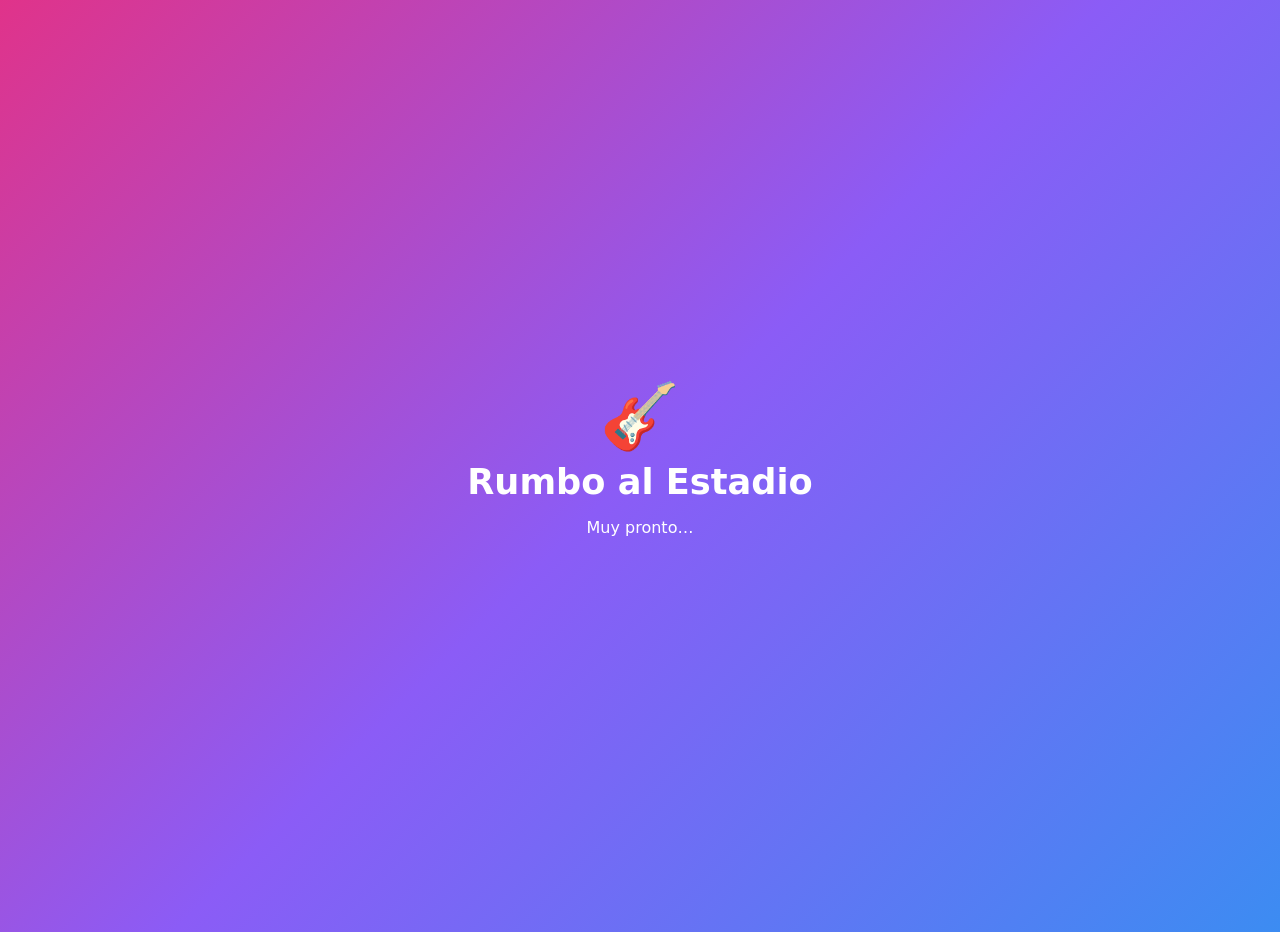
==== index.html @ 8f8b9d59 "Página temporal mientras termina el juego Co-Authored-By: Claude Opus 5.5 <noreply@anthropic.com>" ====
<!doctype html>
<html lang="es-MX"><head><meta charset="utf-8"><meta name="viewport" content="width=device-width, initial-scale=1">
<title>Rumbo al Estadio</title>
<style>body{margin:0;min-height:100vh;display:grid;place-items:center;font-family:system-ui,sans-serif;background:linear-gradient(135deg,#e0338a,#8b5cf6,#3c8cf2);color:#fff;text-align:center;padding:16px}h1{font-size:2.2rem;margin:.2em}</style>
</head><body><div><div style="font-size:4rem">🎸</div><h1>Rumbo al Estadio</h1><p>Muy pronto…</p></div></body></html>
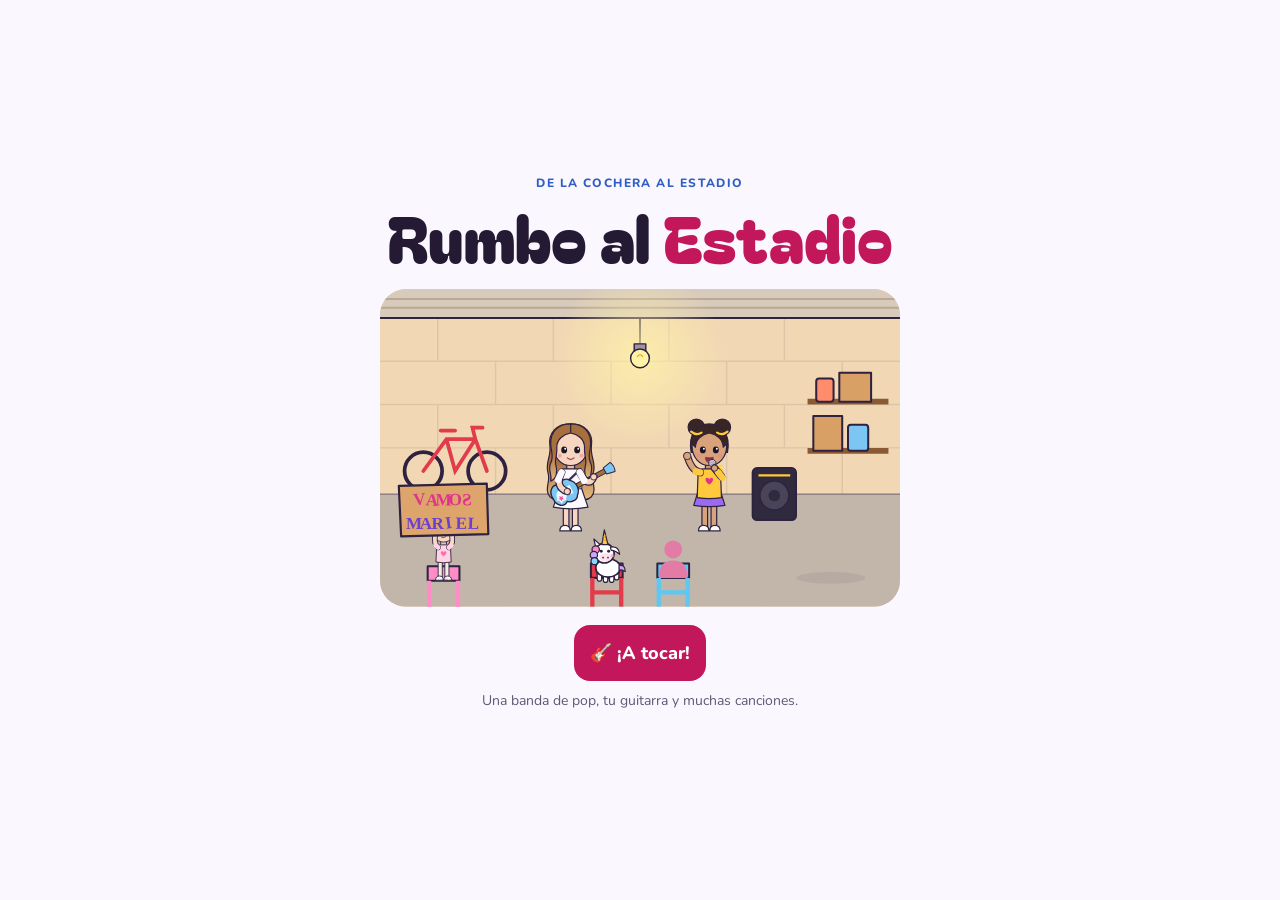
==== commit a2b4fc20: "Rumbo al Estadio 1.1: el juego completo Del Prólogo al Final, con 5 estilos de pop para componer, ex" ====
--- a/index.html
+++ b/index.html
@@ -1,5 +1,36 @@
 <!doctype html>
-<html lang="es-MX"><head><meta charset="utf-8"><meta name="viewport" content="width=device-width, initial-scale=1">
-<title>Rumbo al Estadio</title>
-<style>body{margin:0;min-height:100vh;display:grid;place-items:center;font-family:system-ui,sans-serif;background:linear-gradient(135deg,#e0338a,#8b5cf6,#3c8cf2);color:#fff;text-align:center;padding:16px}h1{font-size:2.2rem;margin:.2em}</style>
-</head><body><div><div style="font-size:4rem">🎸</div><h1>Rumbo al Estadio</h1><p>Muy pronto…</p></div></body></html>
+<html lang="es-MX">
+<head>
+  <meta charset="utf-8">
+  <meta name="viewport" content="width=device-width, initial-scale=1, viewport-fit=cover">
+  <meta name="theme-color" content="#fbf7ff" media="(prefers-color-scheme: light)">
+  <meta name="theme-color" content="#140f1c" media="(prefers-color-scheme: dark)">
+  <meta name="color-scheme" content="light dark">
+  <meta name="apple-mobile-web-app-capable" content="yes">
+  <meta name="mobile-web-app-capable" content="yes">
+  <meta name="apple-mobile-web-app-status-bar-style" content="default">
+  <meta name="apple-mobile-web-app-title" content="Rumbo">
+  <meta name="format-detection" content="telephone=no">
+  <title>Rumbo al Estadio</title>
+  <link rel="manifest" href="manifest.json">
+  <link rel="apple-touch-icon" href="icons/apple-touch-icon.png">
+  <link rel="icon" href="icons/icon.svg" type="image/svg+xml">
+  <link rel="preconnect" href="https://fonts.googleapis.com">
+  <link rel="preconnect" href="https://fonts.gstatic.com" crossorigin>
+  <link rel="stylesheet" href="https://fonts.googleapis.com/css2?family=Bagel+Fat+One&family=Nunito:wght@400;600;700;800&display=swap">
+  <link rel="stylesheet" href="css/styles.css">
+  <link rel="stylesheet" href="css/music.css">
+  <link rel="stylesheet" href="css/art.css">
+  <link rel="stylesheet" href="css/screens.css">
+  <link rel="stylesheet" href="css/show.css">
+  <link rel="stylesheet" href="css/export.css">
+  <link rel="stylesheet" href="css/album.css">
+</head>
+<body>
+  <div id="app"></div>
+  <div id="overlay"></div>
+  <canvas id="confetti" aria-hidden="true"></canvas>
+  <noscript>Rumbo al Estadio necesita JavaScript para jugar.</noscript>
+  <script type="module" src="js/main.js"></script>
+</body>
+</html>
--- a/css/styles.css
+++ b/css/styles.css
@@ -0,0 +1,445 @@
+/* Rumbo al Estadio: tokens and shared components (look & feel of wireframes.html).
+   music.css (.cmp-, .rg-) and art.css use these tokens and define none of their own.
+   Contrast: every text/background pair is 4.5:1 or more in light and dark. */
+
+/* ---------- Tokens ---------- */
+:root, [data-theme="light"] {
+  --bg: #fbf7ff; --paper: #ffffff; --ink: #241a33; --muted: #615776; --line: #e6ddf2;
+  --pop: #c2185b;      /* rosa pop: acento principal (5.8:1 con blanco) */
+  --sky: #2f5fc4;      /* azul: segundo acento */
+  --sun: #ffc23d;      /* amarillo de luces de escenario (solo fondos y bordes, nunca texto) */
+  --good: #17794a; --warn: #a3530f; --calm: #2d6a8e;
+  --on-accent: #ffffff; /* texto sobre --pop, --sky, --good y --warn */
+  --chip: #f3ecfb; --phone: #16121e;
+  --shadow: 0 6px 24px rgba(36, 26, 51, .12);
+  --display: "Bagel Fat One", "Arial Rounded MT Bold", "Trebuchet MS", system-ui, sans-serif;
+  --body: "Nunito", system-ui, -apple-system, "Segoe UI", sans-serif;
+  --radius: 16px;
+  --gutter: max(16px, env(safe-area-inset-left, 0px));
+  color-scheme: light;
+}
+@media (prefers-color-scheme: dark) {
+  :root:not([data-theme="light"]) {
+    --bg: #140f1c; --paper: #1f1830; --ink: #f3eefa; --muted: #b2a8c4; --line: #352b47;
+    --pop: #ff5fa8; --sky: #86a9ff; --sun: #ffcf5c; --good: #4fd18f; --warn: #f0a35a; --calm: #7fbde0;
+    --on-accent: #140f1c; --chip: #2a2140; --phone: #000;
+    --shadow: 0 6px 24px rgba(0, 0, 0, .45);
+    color-scheme: dark;
+  }
+}
+[data-theme="dark"] {
+  --bg: #140f1c; --paper: #1f1830; --ink: #f3eefa; --muted: #b2a8c4; --line: #352b47;
+  --pop: #ff5fa8; --sky: #86a9ff; --sun: #ffcf5c; --good: #4fd18f; --warn: #f0a35a; --calm: #7fbde0;
+  --on-accent: #140f1c; --chip: #2a2140; --phone: #000;
+  --shadow: 0 6px 24px rgba(0, 0, 0, .45);
+  color-scheme: dark;
+}
+[data-theme] { color: var(--ink); }
+
+/* ---------- Base ---------- */
+*, *::before, *::after { box-sizing: border-box; }
+html { -webkit-text-size-adjust: 100%; text-size-adjust: 100%; background: var(--bg); }
+body {
+  margin: 0; min-height: 100dvh; overflow-x: hidden;
+  background: var(--bg); color: var(--ink);
+  font-family: var(--body); font-size: 16px; line-height: 1.45;
+  -webkit-tap-highlight-color: transparent;
+}
+h1, h2, h3 { font-family: var(--display); font-weight: 400; letter-spacing: .3px; margin: 0; line-height: 1.08; text-wrap: balance; }
+h1 { font-size: clamp(30px, 8vw, 48px); }
+h2 { font-size: 26px; color: var(--pop); }
+h3 { font-size: 19px; }
+p { margin: 0; }
+a { color: var(--sky); }
+img, svg { max-width: 100%; }
+button { font: inherit; color: inherit; }
+:focus-visible { outline: 3px solid var(--sky); outline-offset: 2px; }
+[hidden] { display: none !important; }
+.sr-only { position: absolute; width: 1px; height: 1px; overflow: hidden; clip: rect(0 0 0 0); white-space: nowrap; }
+
+#app { min-height: 100dvh; }
+.page {
+  width: 100%; max-width: 1100px; margin: 0 auto; display: grid; gap: 14px; align-content: start; min-width: 0;
+  padding: max(14px, env(safe-area-inset-top, 0px)) max(16px, env(safe-area-inset-right, 0px))
+           max(28px, env(safe-area-inset-bottom, 0px)) max(16px, env(safe-area-inset-left, 0px));
+}
+.page-head { display: flex; align-items: center; gap: 10px; min-width: 0; }
+.page-head h2 { flex: 1; min-width: 0; }
+.stack { display: grid; gap: 10px; align-content: start; min-width: 0; }
+.row { display: flex; gap: 8px; align-items: center; flex-wrap: wrap; min-width: 0; }
+.between { justify-content: space-between; }
+.center { text-align: center; justify-items: center; }
+.muted { color: var(--muted); }
+.small { font-size: 14px; }
+.num { font-variant-numeric: tabular-nums; }
+.eyebrow { font-weight: 800; text-transform: uppercase; letter-spacing: .12em; font-size: 12px; color: var(--sky); }
+.display { font-family: var(--display); font-weight: 400; }
+
+/* Two columns from 900 px (Mac); one column on the phone */
+.cols { display: grid; gap: 14px; min-width: 0; }
+.cols > * { min-width: 0; }
+@media (min-width: 900px) {
+  .cols { grid-template-columns: minmax(0, 3fr) minmax(0, 2fr); align-items: start; }
+  .cols.even { grid-template-columns: minmax(0, 1fr) minmax(0, 1fr); }
+}
+
+.card, .box {
+  background: var(--paper); border: 1px solid var(--line); border-radius: var(--radius);
+  padding: 14px; display: grid; gap: 8px; align-content: start; min-width: 0;
+}
+.box { border-radius: 12px; padding: 10px; gap: 6px; }
+
+/* ---------- Buttons (48 px or more) ---------- */
+.btn {
+  display: inline-flex; align-items: center; justify-content: center; gap: 6px;
+  min-height: 48px; padding: 10px 16px; border: 0; border-radius: 14px; cursor: pointer;
+  background: var(--pop); color: var(--on-accent); font-weight: 800; font-size: 16px; text-align: center;
+  text-decoration: none; touch-action: manipulation; user-select: none; -webkit-user-select: none;
+}
+.btn.alt { background: var(--chip); color: var(--ink); }
+.btn.ghost { background: transparent; color: var(--ink); border: 2px solid var(--line); }
+.btn.sky { background: var(--sky); color: var(--on-accent); }
+.btn.good { background: var(--good); color: var(--on-accent); }
+.btn.block { display: flex; width: 100%; }
+.btn.big { min-height: 56px; font-size: 18px; border-radius: 16px; }
+.btn:disabled, .btn[aria-disabled="true"] { opacity: .45; cursor: default; }
+.icon-btn {
+  display: inline-grid; place-items: center; min-width: 48px; min-height: 48px; border-radius: 14px;
+  border: 0; background: var(--chip); color: var(--ink); font-size: 20px; cursor: pointer; flex: none;
+}
+
+/* Chips (opciones cortas, imanes de palabras) */
+.chips { display: flex; gap: 6px; flex-wrap: wrap; }
+.chip {
+  display: inline-flex; align-items: center; justify-content: center; gap: 4px; min-height: 48px; padding: 4px 14px;
+  border-radius: 999px; border: 2px solid transparent; background: var(--chip); color: var(--ink);
+  font-weight: 700; font-size: 15px; cursor: pointer;
+}
+.chip.on, .chip[aria-pressed="true"] { background: var(--pop); color: var(--on-accent); }
+.chip.ok { border-color: var(--good); }
+.chip.no { border-style: dashed; border-color: var(--muted); color: var(--muted); }
+
+.tag { display: inline-block; font-size: 12px; font-weight: 800; padding: 2px 8px; border-radius: 999px; background: var(--chip); color: var(--ink); }
+.tag.new { background: color-mix(in srgb, var(--pop) 12%, var(--paper)); color: var(--pop); }
+.tag.ok { background: color-mix(in srgb, var(--good) 12%, var(--paper)); color: var(--good); }
+.tag.re { background: color-mix(in srgb, var(--warn) 12%, var(--paper)); color: var(--warn); }
+
+/* Decision buttons: 48 px or taller, 2 per row at most */
+.choices { display: grid; grid-template-columns: repeat(2, minmax(0, 1fr)); gap: 8px; }
+.choices > .wide { grid-column: 1 / -1; }
+.ch {
+  min-height: 56px; display: flex; flex-direction: column; align-items: center; justify-content: center; gap: 2px;
+  border-radius: 14px; border: 1.5px solid var(--line); background: var(--paper); color: var(--ink);
+  font-weight: 800; font-size: 15px; text-align: center; padding: 6px 8px; cursor: pointer; min-width: 0;
+}
+.ch .ic { font-size: 22px; line-height: 1; }
+.ch small { font-weight: 600; color: var(--muted); font-size: 12.5px; }
+.ch.sel { border: 2px solid var(--pop); background: color-mix(in srgb, var(--pop) 8%, var(--paper)); }
+.ch.off, .ch:disabled { border-style: dashed; color: var(--muted); cursor: default; }
+
+.opts { display: grid; gap: 8px; }
+.opt {
+  min-height: 52px; display: flex; align-items: center; gap: 8px; width: 100%; text-align: left;
+  border: 1.5px solid var(--line); border-radius: 14px; padding: 8px 12px; background: var(--paper); color: var(--ink);
+  font-weight: 700; font-size: 16px; cursor: pointer;
+}
+.opt .ic { font-size: 22px; flex: none; }
+.opt.sel { border: 2px solid var(--pop); background: color-mix(in srgb, var(--pop) 8%, var(--paper)); }
+.opt.off, .opt:disabled { border-style: dashed; color: var(--muted); font-weight: 600; cursor: default; }
+/* The chosen option stays bright after deciding (the others fade). */
+.opt.sel:disabled, .cand.sel:disabled { border-style: solid; color: var(--ink); font-weight: 800; opacity: 1; }
+/* An option that costs money the band doesn't have yet: visible, greyed out, with its kind reason. */
+.opt-txt { display: grid; gap: 2px; }
+.opt.locked, .cand.locked { background: var(--bg); cursor: not-allowed; }
+.opt-why { color: var(--ink); font-weight: 600; opacity: .8; }
+
+/* Guided numbered steps (💡 Pista se retira poco a poco) */
+.steps { display: grid; gap: 6px; }
+.step {
+  display: flex; gap: 10px; align-items: center; border-radius: 12px; padding: 8px 10px;
+  background: var(--paper); border: 1px solid var(--line); min-height: 44px; min-width: 0;
+}
+.step .n {
+  width: 26px; height: 26px; border-radius: 50%; display: grid; place-items: center; flex: none;
+  font-weight: 800; font-size: 13px; background: var(--chip); color: var(--ink);
+}
+.step.done { border-color: var(--good); }
+.step.done .n { background: var(--good); color: var(--on-accent); }
+.step.now { border: 2px solid var(--pop); }
+.step.now .n { background: var(--pop); color: var(--on-accent); }
+
+/* Plan as a calendar: 3 tardes + sábado */
+.days { display: grid; grid-template-columns: repeat(4, minmax(0, 1fr)); gap: 6px; }
+.day {
+  border: 1.5px solid var(--line); border-radius: 12px; padding: 6px 2px; background: var(--paper);
+  display: grid; justify-items: center; gap: 2px; font-size: 13px; font-weight: 700; min-width: 0;
+}
+.day .n { width: 24px; height: 24px; border-radius: 50%; display: grid; place-items: center; font-size: 12px; font-weight: 800; background: var(--chip); }
+.day.done { border-color: var(--good); }
+.day.done .n { background: var(--good); color: var(--on-accent); }
+.day.now { border: 2px solid var(--pop); }
+.day.now .n { background: var(--pop); color: var(--on-accent); }
+
+/* 💡 Tip before deciding · ✅ / 💡 after */
+.tip {
+  background: color-mix(in srgb, var(--sun) 16%, var(--paper)); border: 1.5px solid var(--sun);
+  border-radius: 12px; padding: 9px 12px; color: var(--ink);
+}
+.hint-btn { justify-self: start; }
+.verdict { border-radius: 12px; padding: 9px 12px; display: grid; gap: 4px; color: var(--ink); border: 1.5px solid; }
+.verdict.good { background: color-mix(in srgb, var(--good) 11%, var(--paper)); border-color: var(--good); }
+.verdict.ok { background: color-mix(in srgb, var(--calm) 11%, var(--paper)); border-color: var(--calm); }
+.verdict.bad { background: color-mix(in srgb, var(--sun) 14%, var(--paper)); border-color: var(--warn); }
+.verdict .next { padding-top: 4px; border-top: 1px dashed color-mix(in srgb, var(--ink) 25%, transparent); }
+.remind { background: color-mix(in srgb, var(--sky) 10%, var(--paper)); border: 1.5px solid color-mix(in srgb, var(--sky) 45%, transparent); border-radius: 12px; padding: 9px 12px; }
+
+/* ✅ ⚠️ 🌤️ at the close of the week */
+.close3 { display: grid; gap: 6px; }
+.close3 > div { border-radius: 12px; padding: 8px 10px; color: var(--ink); }
+.close3 .g { background: color-mix(in srgb, var(--good) 13%, var(--paper)); }
+.close3 .w { background: color-mix(in srgb, var(--warn) 14%, var(--paper)); }
+.close3 .s { background: color-mix(in srgb, var(--calm) 14%, var(--paper)); }
+
+/* ---------- Metric bar: 4 meters (icon + face, meter, small number) and the 📒 libreta ---------- */
+.mbar {
+  display: grid; grid-template-columns: repeat(4, minmax(0, 1fr)) auto; gap: 6px; align-items: center;
+  padding: 10px 10px 8px; background: var(--paper); border: 1px solid var(--line); border-radius: 14px; min-width: 0;
+}
+.mbar.sticky { position: sticky; top: 0; z-index: 5; border-radius: 0 0 14px 14px; border-top: 0; }
+.metric { display: grid; justify-items: center; gap: 3px; position: relative; min-width: 0; font-variant-numeric: tabular-nums; }
+.metric .mi { font-size: 16px; white-space: nowrap; line-height: 1.1; }
+.metric .meter { width: 100%; height: 6px; border-radius: 4px; background: var(--line); overflow: hidden; }
+.metric .meter > span { display: block; height: 100%; border-radius: 4px; background: var(--pop); transition: width .5s ease-out; }
+.metric[data-k="caja"] .meter > span { background: var(--good); }
+.metric[data-k="talent"] .meter > span { background: var(--sky); }
+.metric[data-k="mood"] .meter > span { background: var(--sun); }
+.metric .val { font-size: 12.5px; font-weight: 800; color: var(--muted); white-space: nowrap; overflow: hidden; text-overflow: ellipsis; max-width: 100%; }
+.metric .delta {
+  position: absolute; top: -8px; right: -2px; font-size: 11px; font-weight: 800; line-height: 1;
+  padding: 3px 5px; border-radius: 999px; background: var(--good); color: var(--on-accent); white-space: nowrap;
+}
+.metric .delta.dn { background: var(--warn); }
+.mbar .lib { min-width: 48px; min-height: 48px; border-radius: 12px; border: 0; background: var(--chip); font-size: 19px; cursor: pointer; display: grid; place-items: center; }
+
+/* Goal of the chapter */
+.goal { display: grid; grid-template-columns: auto minmax(0, 1fr) auto; gap: 8px; align-items: center; font-weight: 800; font-variant-numeric: tabular-nums; }
+.goal .meter { height: 10px; border-radius: 6px; background: var(--line); overflow: hidden; }
+.goal .meter > span { display: block; height: 100%; background: var(--pop); border-radius: 6px; }
+.goal.done .meter > span { background: var(--good); }
+.goal-label { font-size: 14px; color: var(--muted); font-weight: 700; grid-column: 1 / -1; margin-bottom: -4px; }
+
+/* ---------- Story bubbles (one color per character) ---------- */
+.say { display: grid; grid-template-columns: 52px minmax(0, 1fr); gap: 8px; align-items: end; min-width: 0; --who: var(--sky); }
+.say.right { grid-template-columns: minmax(0, 1fr) 52px; }
+.say.right .say-face { order: 2; }
+.say-face {
+  width: 52px; height: 52px; border-radius: 50%; overflow: hidden; display: grid; place-items: center;
+  background: color-mix(in srgb, var(--who) 22%, var(--paper)); border: 2px solid var(--who); flex: none;
+}
+.say-face svg { width: 100%; height: 100%; display: block; }
+.say-face .ini { font-family: var(--display); font-size: 22px; color: var(--ink); line-height: 1; }
+.say-box {
+  background: var(--paper); border: 1.5px solid color-mix(in srgb, var(--who) 55%, var(--line));
+  border-radius: 16px 16px 16px 4px; padding: 8px 12px; min-width: 0; display: grid; gap: 2px;
+}
+.say.right .say-box { border-radius: 16px 16px 4px 16px; }
+.say-who { font-size: 13px; font-weight: 800; color: var(--muted); }
+.say-text { font-weight: 700; overflow-wrap: anywhere; }
+
+/* Papá's voice (one shared audio element) */
+.voice { display: flex; gap: 10px; align-items: center; min-width: 0; }
+.play {
+  width: 48px; height: 48px; border-radius: 50%; border: 0; background: var(--sky); color: var(--on-accent);
+  display: grid; place-items: center; flex: none; font-size: 16px; cursor: pointer;
+}
+.voice .track { flex: 1; height: 6px; border-radius: 4px; background: var(--line); overflow: hidden; min-width: 40px; }
+.voice .track > i { display: block; height: 100%; width: 0; background: var(--sky); }
+.papa {
+  display: flex; gap: 10px; align-items: center; min-width: 0;
+  background: color-mix(in srgb, var(--sky) 12%, var(--paper)); border: 1px solid color-mix(in srgb, var(--sky) 40%, transparent);
+  border-radius: 12px; padding: 8px 10px;
+}
+.papa .who { font-weight: 800; }
+.papa .voice { flex: none; }
+.papa .voice .track { display: none; }
+
+/* ---------- Modal, toast, confetti ---------- */
+#overlay:empty { display: none; }
+#overlay {
+  position: fixed; inset: 0; z-index: 50; display: grid; overflow-y: auto; overscroll-behavior: contain;
+  padding: max(16px, env(safe-area-inset-top, 0px)) max(16px, env(safe-area-inset-right, 0px))
+           max(16px, env(safe-area-inset-bottom, 0px)) max(16px, env(safe-area-inset-left, 0px));
+  background: color-mix(in srgb, #140f1c 55%, transparent);
+}
+.modal {
+  width: 100%; max-width: 440px; margin: auto; background: var(--paper); color: var(--ink); border: 2px solid var(--pop);
+  border-radius: 20px; padding: 18px; box-shadow: var(--shadow); display: grid; gap: 12px; min-width: 0;
+}
+.modal.wide { max-width: 720px; }
+.msg { display: grid; gap: 10px; text-align: center; justify-items: stretch; min-width: 0; }
+.msg > * { min-width: 0; }
+.msg .from { font-size: 13px; font-weight: 800; text-transform: uppercase; letter-spacing: .1em; color: var(--sky); }
+.msg .quote { font-family: var(--display); font-size: 24px; line-height: 1.15; color: var(--ink); }
+.msg .meaning { color: var(--ink); }
+.msg .why { text-align: left; background: var(--chip); border-radius: 12px; padding: 8px 12px; }
+.msg .why.good { background: color-mix(in srgb, var(--good) 12%, var(--paper)); }
+.msg .tip, .msg .say, .msg .voice, .msg .verdict { text-align: left; }
+.msg .big-ic { font-size: 46px; line-height: 1; }
+.msg h3 { font-size: 24px; }
+.reward-list { display: grid; gap: 8px; text-align: left; }
+.reward { display: flex; gap: 10px; align-items: center; padding: 8px 10px; border-radius: 12px; background: var(--chip); }
+.reward .ric { font-size: 28px; flex: none; }
+.reward small { display: block; color: var(--muted); }
+
+.toast {
+  position: fixed; left: 50%; bottom: max(20px, env(safe-area-inset-bottom, 0px)); transform: translateX(-50%); z-index: 70;
+  width: max-content; max-width: calc(100vw - 32px); background: var(--ink); color: var(--bg);
+  padding: 10px 16px; border-radius: 14px; font-weight: 700; box-shadow: var(--shadow); text-align: center;
+}
+#confetti { position: fixed; inset: 0; width: 100%; height: 100%; pointer-events: none; z-index: 60; }
+
+/* ---------- Lesson book: collectible cards with 3 stars ---------- */
+.book-ch { display: grid; gap: 8px; }
+.book-ch h3 { font-size: 18px; }
+.book-grid { display: grid; grid-template-columns: repeat(auto-fill, minmax(min(100%, 150px), 1fr)); gap: 8px; }
+.lcard {
+  border-radius: 14px; padding: 10px; border: 1.5px solid var(--line); background: var(--paper); color: var(--ink);
+  display: grid; gap: 4px; align-content: start; text-align: left; cursor: pointer; min-height: 112px; min-width: 0;
+}
+.lcard .ic { font-size: 22px; line-height: 1; }
+.lcard b { font-size: 15px; line-height: 1.25; overflow-wrap: anywhere; }
+.lcard .who { font-size: 13px; font-weight: 800; color: var(--muted); }
+.lcard.l3 { border: 2px solid var(--sun); background: color-mix(in srgb, var(--sun) 12%, var(--paper)); }
+.lcard.lock { border: 1.5px dashed var(--muted); place-items: center; text-align: center; cursor: default; font-size: 22px; font-weight: 800; color: var(--muted); }
+.lcard.lock small { font-size: 12.5px; font-weight: 700; }
+.lcard .tag { justify-self: start; }
+.stars { letter-spacing: 1px; font-size: 15px; white-space: nowrap; }
+.stars .on { color: var(--warn); }
+.stars .off { color: var(--muted); }
+
+/* Karaoke "Completa la frase" */
+.karaoke { display: grid; gap: 10px; min-width: 0; }
+.karaoke .line { font-family: var(--display); font-size: 22px; text-align: center; line-height: 1.2; }
+.karaoke .blank { display: inline-block; min-width: 3.5em; border-bottom: 3px solid var(--pop); color: var(--pop); }
+.karaoke .chips { justify-content: center; }
+
+/* ---------- Map of the road to fame ---------- */
+.map { display: grid; gap: 6px; }
+.map .pt {
+  display: flex; gap: 10px; align-items: center; padding: 8px 12px; border-radius: 12px; min-height: 48px;
+  background: var(--paper); border: 1px solid var(--line); font-weight: 700;
+}
+.map .pt.done { border-color: var(--good); }
+.map .pt.cur { border: 2px solid var(--pop); display: grid; gap: 6px; }
+.map .pt.q { border: 1.5px dashed var(--muted); }
+.qs { display: flex; gap: 8px; justify-content: center; flex-wrap: wrap; }
+.qs i {
+  font-style: normal; width: 40px; height: 40px; border-radius: 50%; border: 1.5px dashed var(--muted);
+  display: grid; place-items: center; font-weight: 800; color: var(--ink);
+}
+
+/* ---------- 3 alcancías: Caja, Ahorro para la meta, Pagar a Papá ---------- */
+.pigs { display: grid; grid-template-columns: repeat(3, minmax(0, 1fr)); gap: 8px; text-align: center; }
+.pig {
+  border: 1.5px solid var(--line); border-radius: 14px; padding: 8px 4px; background: var(--paper);
+  display: grid; gap: 3px; justify-items: center; font-variant-numeric: tabular-nums; min-width: 0;
+}
+.pig.sel { border: 2px solid var(--pop); }
+.pig .ic { font-size: 24px; line-height: 1; }
+.pig b { font-size: 16px; }
+.pig small { color: var(--muted); font-size: 12.5px; line-height: 1.25; }
+.pig .pm { display: flex; gap: 4px; }
+.pig .pm button { min-width: 48px; min-height: 48px; border-radius: 12px; border: 0; background: var(--chip); color: var(--ink); font-weight: 800; font-size: 20px; cursor: pointer; }
+.jar { width: 34px; height: 40px; border: 2px solid var(--muted); border-top-width: 5px; border-radius: 6px 6px 10px 10px; position: relative; overflow: hidden; }
+.jar > span { position: absolute; inset: auto 0 0 0; background: var(--sun); transition: height .4s; }
+
+/* ---------- 📒 La libreta de Papá ---------- */
+.notebook { display: grid; gap: 4px; font-variant-numeric: tabular-nums; }
+.notebook .ln { display: flex; justify-content: space-between; gap: 10px; padding: 4px 0; border-bottom: 1px dashed var(--line); }
+.notebook .ln:last-child { border-bottom: 0; }
+.nb-table { border-collapse: collapse; width: 100%; font-size: 14px; }
+.nb-table th, .nb-table td { padding: 5px 4px; text-align: center; border-bottom: 1px solid var(--line); }
+.nb-table th:first-child, .nb-table td:first-child { text-align: left; }
+.nb-table td { font-weight: 800; }
+.nb-table tr.unk td { color: var(--muted); }
+
+/* ---------- Players: "¿Quién juega hoy?" ---------- */
+.players-page { max-width: 640px; }
+.profiles { display: grid; grid-template-columns: repeat(auto-fill, minmax(min(100%, 150px), 1fr)); gap: 10px; }
+.prof { border: 1.5px solid var(--line); border-radius: 16px; background: var(--paper); display: grid; min-width: 0; overflow: hidden; }
+.prof-main {
+  border: 0; background: transparent; color: var(--ink); cursor: pointer; padding: 12px 8px 8px;
+  display: grid; justify-items: center; gap: 4px; text-align: center; min-height: 150px; align-content: center;
+}
+.prof-main b { font-size: 17px; }
+.prof-main small { color: var(--muted); font-weight: 700; font-size: 13px; line-height: 1.3; }
+.prof-tools { display: grid; grid-template-columns: 1fr 1fr; border-top: 1px solid var(--line); }
+.prof-tools button { min-height: 48px; border: 0; background: transparent; color: var(--ink); font-weight: 700; cursor: pointer; font-size: 14px; }
+.prof-tools button + button { border-left: 1px solid var(--line); }
+.prof.new .prof-main { min-height: 194px; }
+.prof .plus { font-size: 34px; line-height: 1; color: var(--pop); }
+.face {
+  width: 72px; height: 72px; border-radius: 50%; display: grid; place-items: center; overflow: hidden; flex: none;
+  background: var(--chip); border: 3px solid var(--paper); box-shadow: 0 0 0 2px var(--line);
+}
+.face.big { width: 120px; height: 120px; }
+.face svg { width: 100%; height: 100%; display: block; }
+.face .ini { font-family: var(--display); font-size: 32px; color: #fff; }
+.face.big .ini { font-size: 52px; }
+.editor-prev { justify-self: center; }
+
+/* Swatches (look, band color) */
+.sws { display: flex; gap: 8px; flex-wrap: wrap; }
+.sw {
+  width: 48px; height: 48px; border-radius: 50%; border: 3px solid var(--paper); box-shadow: 0 0 0 1.5px var(--line);
+  cursor: pointer; flex: none; padding: 0;
+}
+.sw.on, .sw[aria-pressed="true"] { box-shadow: 0 0 0 3px var(--pop); }
+
+/* ---------- Native controls: readable in light and dark ---------- */
+input, select, textarea { font: inherit; color: var(--ink); accent-color: var(--pop); }
+.text-input, input[type="text"], input[type="number"], input[type="search"], select, textarea {
+  width: 100%; min-height: 48px; padding: 8px 12px; border-radius: 12px; border: 2px solid var(--line);
+  background: var(--paper); color: var(--ink); font-size: 17px; font-weight: 700;
+}
+.text-input:focus, input[type="text"]:focus, select:focus, textarea:focus { outline: none; border-color: var(--pop); }
+::placeholder { color: var(--muted); opacity: 1; font-weight: 600; }
+input[type="checkbox"], input[type="radio"] { width: 24px; height: 24px; margin: 0; flex: none; accent-color: var(--pop); }
+.toggle { display: flex; align-items: center; gap: 10px; min-height: 48px; cursor: pointer; font-weight: 700; }
+input[type="range"] { width: 100%; height: 48px; touch-action: pan-y; margin: 0; background: transparent; cursor: pointer; -webkit-appearance: none; appearance: none; }
+/* The filled part follows --fill (set it from JS: el.style.setProperty('--fill', '30%')). */
+input[type="range"]::-webkit-slider-runnable-track { height: 8px; border-radius: 6px; background: linear-gradient(var(--pop) 0 0) 0 / var(--fill, 0%) 100% no-repeat, var(--line); }
+input[type="range"]::-moz-range-track { height: 8px; border-radius: 6px; background: var(--line); }
+input[type="range"]::-moz-range-progress { height: 8px; border-radius: 6px; background: var(--pop); }
+input[type="range"]::-webkit-slider-thumb {
+  -webkit-appearance: none; appearance: none; width: 36px; height: 36px; margin-top: -14px; border-radius: 50%;
+  background: var(--paper); border: 4px solid var(--pop); box-shadow: 0 1px 4px rgba(0, 0, 0, .25);
+}
+input[type="range"]::-moz-range-thumb { width: 30px; height: 30px; border-radius: 50%; background: var(--paper); border: 4px solid var(--pop); }
+label.field { display: grid; gap: 4px; font-weight: 700; }
+
+/* ---------- Motion (everything respects "reducir movimiento") ---------- */
+@keyframes bounce { 0%, 100% { transform: scale(1); } 40% { transform: scale(1.35); } 70% { transform: scale(.92); } }
+@keyframes pop-in { from { transform: translateY(12px) scale(.96); opacity: 0; } to { transform: none; opacity: 1; } }
+@keyframes fade-in { from { opacity: 0; } to { opacity: 1; } }
+@media (prefers-reduced-motion: no-preference) {
+  .btn, .ch, .opt, .chip, .lcard { transition: transform .12s ease-out; }
+  .btn:active, .ch:active, .opt:active, .chip:active, .lcard:active { transform: scale(.97); }
+  .metric.bump .mi, .metric .delta { animation: bounce .9s ease-out 2; }
+  .modal { animation: pop-in .22s ease-out; }
+  .toast { animation: fade-in .2s ease-out; }
+}
+@media (prefers-reduced-motion: reduce) {
+  *, *::before, *::after { animation-duration: .01ms !important; animation-iteration-count: 1 !important; transition-duration: .01ms !important; scroll-behavior: auto !important; }
+}
+/* Close: the three headings ✅ / ⚠️ / 🌤️ (Papá's rule 17) */
+.close3 > .sh-tone { font-size: 0.95rem; margin-top: 4px; color: var(--ink); }
+/* Long modals (map, notebook, look editor, lessons) scroll inside the card: the backdrop stays put and the
+   card never runs off the screen of an iPhone SE. */
+.modal {
+  max-height: calc(100dvh - max(16px, env(safe-area-inset-top, 0px)) - max(16px, env(safe-area-inset-bottom, 0px)));
+  overflow-y: auto; overscroll-behavior: contain; -webkit-overflow-scrolling: touch;
+}
+/* The +/− badge of a metric sits above its icon (centered), not on top of it: on a 320 px iPhone SE a
+   "+$4,600" used to cover the 💰 and its face. `translate` (not transform) so the bounce animation still works. */
+.metric .delta { top: -13px; right: auto; left: 50%; translate: -50% 0; font-size: 10.5px; padding: 2px 5px; z-index: 1; }
--- a/css/music.css
+++ b/css/music.css
@@ -0,0 +1,169 @@
+/* Music minigames: compose (.cmp-) and rhythm (.rg-). Uses the game's tokens; defines none. */
+
+/* ---------- compose ---------- */
+.cmp { display: grid; gap: 12px; color: var(--ink); font-family: var(--body); max-width: 560px; margin: 0 auto; min-width: 0; }
+.cmp-top { display: flex; align-items: center; justify-content: space-between; gap: 8px; }
+.cmp-title { font-family: var(--display); font-weight: 400; font-size: 24px; margin: 0; line-height: 1.1; }
+.cmp-step { background: var(--paper); border: 1px solid var(--line); border-radius: 16px; padding: 12px; display: grid; gap: 10px; min-width: 0; }
+.cmp-h { display: flex; align-items: center; gap: 8px; margin: 0; font-family: var(--body); font-weight: 800; font-size: 16px; }
+.cmp-n { width: 24px; height: 24px; border-radius: 50%; display: grid; place-items: center; background: var(--pop); color: var(--on-accent); font-size: 13px; flex: none; }
+.cmp-hint { margin: 0; color: var(--muted); font-size: 14px; }
+.cmp-row { display: flex; gap: 8px; flex-wrap: wrap; align-items: center; }
+.cmp-between { justify-content: space-between; }
+.cmp-chips { display: grid; grid-template-columns: repeat(3, 1fr); gap: 8px; }
+.cmp-ideas { grid-template-columns: 1fr; }
+.cmp-chip, .cmp-btn, .cmp-magnet {
+  font: inherit; font-weight: 800; color: var(--ink); background: var(--chip); border: 2px solid transparent;
+  border-radius: 14px; min-height: 48px; padding: 8px 12px; cursor: pointer; -webkit-tap-highlight-color: transparent;
+  touch-action: manipulation; min-width: 0;
+}
+.cmp-chip { font-size: 15px; padding: 8px 6px; display: flex; flex-direction: column; align-items: center; justify-content: center; gap: 2px; }
+.cmp-chip > span[aria-hidden] { font-size: 20px; line-height: 1; }
+.cmp-small { font-size: 14px; font-weight: 700; text-align: left; align-items: flex-start; }
+.cmp-chip.cmp-on { background: var(--pop); color: var(--on-accent); }
+.cmp-chip small { font-size: 12px; font-weight: 800; line-height: 1.15; }
+.cmp-new { color: var(--pop); }
+.cmp-chip.cmp-on .cmp-new { color: var(--on-accent); }
+/* Teaser chip (style that opens later): same size, dashed and quieter, still tappable to hear it. */
+.cmp-chip.cmp-locked { background: transparent; border: 2px dashed var(--line); color: var(--muted); }
+.cmp-chip.cmp-locked > span[aria-hidden] { filter: grayscale(0.6); opacity: 0.75; }
+.cmp-lock { color: var(--muted); font-weight: 700 !important; }
+.cmp-col { display: grid; gap: 12px; min-width: 0; align-content: start; }
+.cmp-chip:focus-visible, .cmp-btn:focus-visible, .cmp-magnet:focus-visible, .cmp-cell:focus-visible, .cmp-input:focus-visible {
+  outline: 3px solid var(--sky); outline-offset: 2px;
+}
+
+/* riff grid: 4 rows x 4 (one row = one bar), so each cell is ≥ 48 px wide even on a 375 px iPhone.
+   Five faint rails show the five notes; the dot climbs a rail per tap and carries its number. Each note has
+   its own color inside its rhythm-lane family (laneOf: notes 1-2 pink, 3 blue, 4-5 yellow). */
+.cmp-grid { display: grid; grid-template-columns: repeat(4, minmax(48px, 1fr)); background: var(--chip); border-radius: 12px; padding: 3px; max-width: 420px; width: 100%; justify-self: center; }
+.cmp-cell {
+  appearance: none; border: 0; background: transparent; padding: 3px; min-height: 64px; cursor: pointer;
+  position: relative; display: block; -webkit-tap-highlight-color: transparent; touch-action: manipulation; min-width: 0;
+  --dot: 18px; --c: var(--pop);
+}
+.cmp-cell::before { content: ""; position: absolute; inset: 3px; border-radius: 8px; background-color: var(--paper); border: 1px solid var(--line);
+  /* 5 rails, 9 px apart, through the centers of the 5 dot heights (dot center = 14 px + 9 px × note above this box's bottom) */
+  background-image: repeating-linear-gradient(to top, color-mix(in srgb, var(--muted) 30%, transparent) 0 1px, transparent 1px 9px);
+  background-size: 100% 45px; background-repeat: no-repeat; background-position: left 0 bottom 12px; }
+.cmp-dot { position: absolute; left: 50%; width: var(--dot); height: var(--dot); border-radius: 50%; transform: translateX(-50%);
+  bottom: calc(8px + var(--lvl, 0) * 9px); opacity: 0; transition: bottom 0.12s; background: var(--c);
+  color: #fff; font-size: 11px; font-weight: 800; line-height: var(--dot); text-align: center; font-family: var(--body);
+  box-shadow: 0 1px 0 color-mix(in srgb, var(--c) 60%, #000); }
+@media (prefers-reduced-motion: reduce) { .cmp-dot { transition: none; } }
+.cmp-cell[data-lane] .cmp-dot { opacity: 1; }
+.cmp-cell[data-lane=""] .cmp-dot { opacity: 0; }
+.cmp-cell[data-lane="0"]::before { background-color: color-mix(in srgb, var(--pop) 18%, var(--paper)); }
+.cmp-cell[data-lane="1"]::before { background-color: color-mix(in srgb, var(--sky) 18%, var(--paper)); }
+.cmp-cell[data-lane="2"]::before { background-color: color-mix(in srgb, var(--sun) 24%, var(--paper)); }
+.cmp-cell[data-v="0"] { --c: color-mix(in srgb, var(--pop) 70%, #000); }
+.cmp-cell[data-v="1"] { --c: var(--pop); }
+.cmp-cell[data-v="2"] { --c: color-mix(in srgb, var(--sky) 80%, #000); }
+.cmp-cell[data-v="3"] { --c: color-mix(in srgb, var(--sun) 75%, #000); }
+.cmp-cell[data-v="4"] { --c: color-mix(in srgb, var(--sun) 80%, var(--pop)); }
+.cmp-cell.cmp-now::before { border: 2px solid var(--ink); }
+
+.cmp-magnets { display: flex; flex-wrap: wrap; gap: 8px; min-width: 0; }
+.cmp-chosen { min-height: 52px; padding: 6px; border: 2px dashed var(--line); border-radius: 14px; align-items: center; }
+.cmp-slot { min-width: 48px; min-height: 44px; border-radius: 14px; border: 2px dashed var(--line); display: grid; place-items: center;
+  color: var(--muted); font-size: 16px; }
+.cmp-slot.cmp-star { color: var(--sun); border-color: color-mix(in srgb, var(--sun) 55%, var(--line)); }
+.cmp-magnet { box-shadow: 0 2px 0 var(--line); font-size: 15px; padding: 8px 14px; overflow-wrap: anywhere; }
+.cmp-magnet.cmp-on { background: var(--pop); color: var(--on-accent); box-shadow: 0 2px 0 color-mix(in srgb, var(--pop) 60%, #000); display: inline-flex; gap: 6px; align-items: center; }
+.cmp-magnet:disabled { opacity: 0.45; cursor: default; }
+.cmp-x { font-size: 12px; opacity: 0.85; }
+.cmp-lyric { margin: 0; font-weight: 800; font-size: 17px; min-height: 1.2em; overflow-wrap: anywhere; }
+.cmp-count { font-size: 13px; font-weight: 800; color: var(--muted); background: var(--chip); border-radius: 999px; padding: 2px 10px; }
+.cmp-count.cmp-okc { color: var(--good); }
+.cmp-more { justify-self: start; }
+.cmp-input {
+  font: inherit; font-size: 18px; font-weight: 800; color: var(--ink); background: var(--bg); border: 2px solid var(--line);
+  border-radius: 14px; min-height: 52px; padding: 8px 12px; width: 100%; min-width: 0;
+}
+.cmp-input::placeholder { color: var(--muted); font-weight: 600; }
+.cmp-btn { font-size: 16px; }
+.cmp-alt { flex: 1; }
+.cmp-main { flex: 1; background: var(--pop); color: var(--on-accent); }
+.cmp-ghost { background: transparent; border-color: var(--line); min-width: 48px; }
+.cmp-actions { position: sticky; bottom: 0; background: var(--bg); padding: 8px 0; }
+.cmp-actions .cmp-btn { min-height: 56px; font-size: 17px; }
+.cmp-foot { text-align: center; }
+
+/* Mac and wide screens: style, speed, feeling and riff on the left; chorus and title on the right. */
+@media (min-width: 900px) {
+  .compose-page:has(> .cmp) { max-width: 1000px; }
+  .cmp { max-width: 1000px; grid-template-columns: minmax(0, 1fr) minmax(0, 1fr); align-items: start; column-gap: 16px; }
+  .cmp-top, .cmp-actions, .cmp-foot { grid-column: 1 / -1; }
+}
+
+/* ---------- rhythm game ---------- */
+.rg { display: grid; gap: 10px; color: var(--ink); font-family: var(--body); max-width: 560px; margin: 0 auto; min-width: 0;
+  width: 100%; justify-self: stretch; } /* fill the column (a grid parent would otherwise shrink the lanes) */
+.rg-title { font-family: var(--display); font-weight: 400; font-size: 20px; margin: 0; line-height: 1.15; overflow-wrap: anywhere; }
+.rg-chorus { display: grid; gap: 2px; text-align: center; padding: 10px; border-radius: 14px; color: var(--on-accent);
+  background: linear-gradient(135deg, var(--pop), color-mix(in srgb, var(--pop) 40%, var(--sky))); }
+.rg-chorus[hidden] { display: none; }
+.rg-chorus.rg-wait { background: var(--chip); color: var(--muted); }
+.rg-chorus:not(.rg-wait) { animation: rg-in 0.5s ease-out; }
+@keyframes rg-in { from { transform: scale(0.96); filter: brightness(1.4); } }
+.rg-calm .rg-chorus { animation: none; }
+.rg-chorus b { font-size: 17px; overflow-wrap: anywhere; }
+.rg-chorus span { font-size: 13px; opacity: 0.9; font-weight: 700; }
+.rg-wrap { position: relative; }
+.rg-stage {
+  position: relative; height: clamp(300px, 56vh, 520px); display: grid; grid-template-columns: repeat(3, 1fr); gap: 6px;
+  padding: 6px; border-radius: 16px; background: #1b1229; box-shadow: inset 0 0 0 1px rgba(255, 255, 255, 0.08); overflow: hidden; touch-action: none; user-select: none; -webkit-user-select: none;
+  transition: background-color 0.2s;
+}
+.rg-stage.rg-beat { animation: rg-beat 0.25s ease-out; }
+@keyframes rg-beat { from { background-color: #2a1d44; } to { background-color: #1b1229; } }
+.rg-lane { position: relative; border-radius: 10px; background: #2b2040; cursor: pointer; overflow: visible; -webkit-tap-highlight-color: transparent; }
+.rg-hit { position: absolute; left: 6px; right: 6px; bottom: 76px; height: 4px; border-radius: 4px; background: var(--sun); pointer-events: none;
+  box-shadow: 0 0 10px color-mix(in srgb, var(--sun) 60%, transparent); }
+.rg-pad { position: absolute; left: 6px; right: 6px; bottom: 6px; height: 60px; border-radius: 12px; display: grid; place-items: center;
+  border: 2px solid color-mix(in srgb, var(--lane) 70%, transparent); background: color-mix(in srgb, var(--lane) 18%, transparent);
+  color: #fff; font-weight: 800; font-size: 15px; pointer-events: none; }
+.rg-pad b { opacity: 0.7; }
+.rg-l0 { --lane: var(--pop); }
+.rg-l1 { --lane: var(--sky); }
+.rg-l2 { --lane: var(--sun); }
+.rg-note { position: absolute; top: 0; left: 50%; width: 40px; height: 40px; border-radius: 50%; background: var(--lane);
+  border: 3px solid rgba(255, 255, 255, 0.85); box-shadow: 0 0 0 3px color-mix(in srgb, var(--lane) 35%, transparent);
+  will-change: transform; pointer-events: none; }
+.rg-note.rg-missed { opacity: 0.3; transition: opacity 0.3s; }
+.rg-note.rg-got { animation: rg-got 0.3s ease-out forwards; }
+@keyframes rg-got { to { opacity: 0; box-shadow: 0 0 0 18px color-mix(in srgb, var(--lane) 0%, transparent), 0 0 24px 8px var(--lane); } }
+.rg-fb { position: absolute; left: 0; right: 0; bottom: 92px; text-align: center; font-weight: 800; font-size: 15px; color: #fff;
+  opacity: 0; pointer-events: none; text-shadow: 0 1px 2px rgba(0, 0, 0, 0.5); white-space: nowrap; }
+.rg-fb.rg-perfect { color: var(--sun); }
+.rg-fb.rg-pop { animation: rg-pop 0.6s ease-out; }
+@keyframes rg-pop { 0% { opacity: 0; transform: translateY(6px) scale(0.9); } 20% { opacity: 1; transform: none; } 100% { opacity: 0; transform: translateY(-14px); } }
+.rg-pad.rg-press { animation: rg-press 0.15s ease-out; }
+@keyframes rg-press { from { background: color-mix(in srgb, var(--lane) 45%, transparent); } }
+.rg-pad.rg-glow { animation: rg-glow 0.35s ease-out; }
+@keyframes rg-glow { from { box-shadow: 0 0 22px 4px var(--lane); background: color-mix(in srgb, var(--lane) 60%, transparent); } }
+.rg-over { position: absolute; inset: 0; display: grid; place-content: center; justify-items: center; gap: 8px; padding: 16px; text-align: center;
+  background: color-mix(in srgb, #1b1229 78%, transparent); border-radius: 16px; color: #fff; }
+.rg-over[hidden] { display: none; }
+.rg-over p { margin: 0; font-weight: 700; }
+.rg-keys { font-size: 13px; opacity: 0.8; }
+.rg-done { font-family: var(--display); font-size: 26px; font-weight: 400 !important; }
+.rg-start { font: inherit; font-weight: 800; font-size: 20px; color: var(--on-accent); background: var(--pop); border: 0; border-radius: 16px;
+  min-height: 60px; padding: 10px 28px; cursor: pointer; }
+.rg-start:focus-visible { outline: 3px solid var(--sun); outline-offset: 3px; }
+.rg-hud { display: grid; gap: 6px; font-weight: 700; font-variant-numeric: tabular-nums; }
+.rg-row { display: flex; justify-content: space-between; align-items: center; gap: 8px; flex-wrap: wrap; }
+.rg-prog, .rg-energy { height: 8px; border-radius: 8px; background: var(--line); overflow: hidden; }
+.rg-energy { flex: 1; min-width: 100px; }
+.rg-prog i, .rg-energy i { display: block; height: 100%; width: 0; background: var(--pop); border-radius: 8px; }
+.rg-energy i { background: var(--sun); width: 25%; transition: width 0.3s; }
+.rg-combo { color: var(--pop); }
+
+/* Reduced motion: no pulses, pops or glows; notes still move because that is the game. */
+.rg-calm .rg-stage.rg-beat, .rg-calm .rg-fb.rg-pop, .rg-calm .rg-pad.rg-glow, .rg-calm .rg-pad.rg-press, .rg-calm .rg-note.rg-got { animation: none; }
+.rg-calm .rg-fb.rg-pop { opacity: 1; }
+.rg-calm .rg-note.rg-got { opacity: 0; }
+@media (prefers-reduced-motion: reduce) {
+  .rg-stage, .rg-energy i, .rg-note.rg-missed { transition: none; }
+  .rg-chorus, .rg-stage.rg-beat, .rg-fb.rg-pop, .rg-pad.rg-glow, .rg-pad.rg-press, .rg-note.rg-got { animation: none; }
+}
--- a/css/art.css
+++ b/css/art.css
@@ -0,0 +1,27 @@
+/* Editor de look (art.js → lookEditor). Usa los tokens del juego con valores de respaldo. */
+.art-ed{display:grid;gap:12px;grid-template-columns:1fr;max-width:640px;color:var(--ink,#241a33)}
+@media (min-width:640px){.art-ed{grid-template-columns:200px 1fr;align-items:start}}
+.art-ed__preview{display:grid;place-items:center;min-height:180px;border-radius:22px;padding:10px;
+  background:radial-gradient(circle at 50% 38%,#fff3f9 0,#ffd9ec 45%,#e6dbff 100%);box-shadow:inset 0 0 0 2px rgba(46,34,64,.08)}
+.art-ed__preview svg{width:min(150px,42vw);height:auto}
+@media (min-width:640px){.art-ed__preview svg{width:168px}}
+.art-ed__side{display:grid;gap:10px;min-width:0}
+.art-ed__tabs{display:flex;gap:6px;overflow-x:auto;padding-bottom:2px;scrollbar-width:none}
+.art-ed button{font:inherit;color:inherit;cursor:pointer;-webkit-tap-highlight-color:transparent}
+.art-ed__tab{flex:0 0 auto;min-height:44px;min-width:44px;padding:0 12px;border-radius:999px;font-weight:700;font-size:14px;
+  border:2px solid var(--line,#e6ddf2);background:var(--paper,#fff)}
+.art-ed__tab[aria-selected=true]{background:var(--pop,#e0338a);border-color:var(--pop,#e0338a);color:var(--on-accent,#fff)}
+.art-ed__dice{font-size:20px;padding:0 10px}
+.art-ed__group{border:0;margin:0;padding:0;display:grid;gap:6px}
+.art-ed__group legend{font-size:13px;font-weight:700;color:var(--muted,#6d6380);padding:0 0 4px}
+.art-ed__opts{display:flex;flex-wrap:wrap;gap:8px}
+.art-ed__opt{position:relative;display:grid;justify-items:center;align-content:center;gap:2px;min-width:56px;min-height:56px;padding:6px 4px 4px;
+  border-radius:16px;border:2px solid var(--line,#e6ddf2);background:var(--paper,#fff);transition:transform .12s}
+.art-ed__opt:active{transform:scale(.96)}
+.art-ed__opt.is-on{border-color:var(--pop,#e0338a);box-shadow:0 0 0 3px rgba(224,51,138,.22)}
+.art-ed__opt:disabled{cursor:default;opacity:.5}
+.art-ed__sw{width:30px;height:30px;border-radius:50%;box-shadow:inset 0 0 0 2px rgba(46,34,64,.85)}
+.art-ed__face{display:block;line-height:0}
+.art-ed__lbl{font-size:11px;line-height:1.1;max-width:64px;text-align:center}
+.art-ed__lock{position:absolute;top:-6px;right:-6px;font-size:14px;background:var(--paper,#fff);border-radius:50%;padding:1px}
+@media (prefers-reduced-motion:reduce){.art-ed__opt{transition:none}}
--- a/css/screens.css
+++ b/css/screens.css
@@ -0,0 +1,130 @@
+/* Pantallas: título, portada, escenas, prólogo, plan, carta, hito, descanso, final, mapa y libreta.
+   Solo usa los tokens de styles.css (claro y oscuro). Una columna en el teléfono, dos desde 900 px. */
+
+/* ---------- Arte en contenedor ---------- */
+.art-box { min-width: 0; line-height: 0; }
+.art-box svg { width: 100%; height: auto; display: block; }
+.stage-art svg { border-radius: 18px; }
+.art-fallback {
+  display: grid; place-items: center; min-height: 140px; border-radius: 18px; line-height: 1;
+  font-size: 56px; background: var(--chip); border: 1px solid var(--line);
+}
+.home-stage { display: flex; justify-content: center; align-items: flex-end; gap: 8px; padding: 10px 12px 0; overflow: hidden;
+  background: linear-gradient(180deg, color-mix(in srgb, var(--sun) 18%, var(--paper)), color-mix(in srgb, var(--pop) 10%, var(--paper))); }
+.home-stage .home-me { width: 110px; line-height: 0; }
+.home-stage .home-me svg { width: 100%; height: auto; }
+.home-stage .home-ic { font-size: 54px; align-self: center; }
+.big-ic { font-size: 46px; line-height: 1; }
+.lead { font-size: 18px; font-weight: 700; }
+.big-num { font-family: var(--display); font-weight: 400; font-size: 34px; color: var(--pop); line-height: 1.1; }
+
+/* ---------- Título y avisos ---------- */
+.title-page { max-width: 720px; min-height: 100dvh; align-content: center; gap: 18px; }
+.title-logo { font-size: clamp(38px, 11vw, 64px); color: var(--ink); text-align: center; }
+.title-logo span { color: var(--pop); }
+.title-stage { max-width: 520px; width: 100%; justify-self: center; }
+.notice-page { max-width: 520px; min-height: 80dvh; align-content: center; }
+.notice-page .card { justify-items: center; gap: 12px; }
+
+/* ---------- Portada ---------- */
+.home-top { display: flex; gap: 12px; align-items: center; min-width: 0; }
+.home-top .face { width: 56px; height: 56px; }
+.home-top h2 { font-size: 24px; }
+.home-art { justify-self: center; width: 100%; max-width: 132px; }
+.poster-art svg { border-radius: 10px; box-shadow: var(--shadow); }
+.phrase-ic { width: 48px; height: 48px; flex: none; display: grid; place-items: center; font-size: 26px; border-radius: 50%; background: var(--paper); }
+.shortcuts { display: grid; grid-template-columns: repeat(3, minmax(0, 1fr)); gap: 6px; }
+.ch.short { min-height: 60px; font-size: 12px; padding: 4px 2px; gap: 1px; }
+.ch.short .ic { font-size: 20px; }
+.song-row { display: flex; gap: 10px; align-items: center; padding: 6px 0; border-bottom: 1px dashed var(--line); min-width: 0; }
+.song-row:last-child { border-bottom: 0; }
+@media (min-width: 900px) {
+  .home .cols { grid-template-columns: minmax(0, 2fr) minmax(0, 3fr); }
+  .home-art { max-width: 340px; }
+}
+
+/* ---------- Escenas ---------- */
+.scene-art { min-width: 0; }
+.beats { display: grid; gap: 10px; min-width: 0; }
+.beat { display: grid; gap: 8px; min-width: 0; }
+.beat.old { opacity: .55; }
+.beat.old .say-text, .beat.old .narr { font-weight: 600; }
+.narr {
+  border-radius: 12px; padding: 10px 12px; background: var(--chip); color: var(--ink);
+  font-style: italic; font-weight: 600; overflow-wrap: anywhere;
+}
+.dots { display: flex; gap: 5px; flex-wrap: wrap; }
+.dots i { width: 9px; height: 9px; border-radius: 50%; background: var(--line); }
+.dots i.on { background: var(--pop); }
+.scene-page .btn.big { margin-top: 2px; }
+
+/* Tarjetas de datos de la historia (Así empezó / Así va, la libreta de Papá) */
+.tcard { gap: 6px; font-variant-numeric: tabular-nums; }
+.tc-head, .tc-row { display: grid; grid-template-columns: 28px minmax(0, 1fr) minmax(0, 1fr); gap: 8px; align-items: start; }
+.tc-head { font-size: 12px; font-weight: 800; text-transform: uppercase; letter-spacing: .06em; color: var(--muted); }
+.tc-row { padding: 4px 0; border-top: 1px dashed var(--line); font-size: 14.5px; }
+.tc-row.one { grid-template-columns: 28px minmax(0, 1fr); }
+.tc-row .ic { font-size: 18px; line-height: 1.2; }
+/* Final: all rows (up to 11) stay; on short screens the card scrolls inside instead of cutting rows. */
+.end-page .tcard { max-height: min(62vh, 560px); overflow-y: auto; overscroll-behavior: contain; }
+
+/* ---------- Prólogo: nombre, logo, préstamo ---------- */
+.setup-page .cols { align-items: start; }
+.logo-prev { width: 100%; max-width: 200px; justify-self: center; }
+.chip.stamp { min-width: 48px; min-height: 48px; font-size: 22px; padding: 0 8px; }
+.setup-page .chips .chip { min-height: 48px; }
+
+/* ---------- Minijuegos dentro de una página ---------- */
+.game-page, .compose-page { max-width: 640px; }
+
+/* ---------- Plan ---------- */
+.mbar-wrap { position: sticky; top: 0; z-index: 5; padding-top: 2px; background: var(--bg); }
+.plan-steps .steps { grid-template-columns: repeat(4, minmax(0, 1fr)); gap: 6px; }
+.plan-steps .step {
+  flex-direction: column; justify-content: center; gap: 3px; padding: 6px 2px; text-align: center;
+  font-size: 13px; font-weight: 700; min-height: 56px;
+}
+.plan-steps .step .n { width: 24px; height: 24px; font-size: 12px; }
+.plan-page h2 { font-size: 22px; }
+@media (max-width: 899px) {
+  .stage-banner svg { height: 132px; width: 100%; object-fit: cover; }
+  .stage-banner .art-box { overflow: hidden; border-radius: 18px; }
+}
+
+/* ---------- Carta y audición ---------- */
+.card-page h2 { font-size: 23px; }
+.cands { display: grid; gap: 8px; }
+.cand {
+  display: grid; grid-template-columns: 76px minmax(0, 1fr); gap: 10px; align-items: center; text-align: left;
+  border: 1.5px solid var(--line); border-radius: 14px; background: var(--paper); color: var(--ink);
+  padding: 8px 10px; min-height: 92px; cursor: pointer; width: 100%;
+}
+.cand.sel { border: 2px solid var(--pop); background: color-mix(in srgb, var(--pop) 8%, var(--paper)); }
+.cand.off { border-style: dashed; opacity: .6; cursor: default; }
+.cand-face { width: 76px; height: 76px; display: grid; place-items: center; border-radius: 50%; overflow: hidden; background: var(--chip); }
+.cand-face svg { width: 100%; height: 100%; }
+.cand-face.ini { font-family: var(--display); font-size: 30px; }
+.cand-txt { display: grid; gap: 2px; min-width: 0; }
+.cand-txt b { font-size: 17px; }
+.cand-txt .small { line-height: 1.3; }
+@media (min-width: 700px) {
+  .cands { grid-template-columns: repeat(3, minmax(0, 1fr)); }
+  .cand { grid-template-columns: 1fr; justify-items: center; text-align: center; align-content: start; }
+}
+
+/* ---------- Hito, descanso y final ---------- */
+.milestone-title { color: var(--pop); text-align: center; font-size: clamp(30px, 8vw, 46px); }
+.poster-pair { display: flex; gap: 10px; align-items: center; justify-content: center; min-width: 0; }
+.poster-pair > .stack { flex: 1 1 0; max-width: 170px; }
+.poster-pair .arrow { font-size: 26px; color: var(--pop); flex: none; }
+.then-now { display: grid; grid-template-columns: repeat(2, minmax(0, 1fr)); gap: 8px; }
+.then-now .box { gap: 3px; font-variant-numeric: tabular-nums; }
+.then-now .box.now { border: 2px solid var(--good); }
+.trophy-art { width: 100%; max-width: 220px; }
+@media (min-width: 900px) { .poster-pair > .stack { max-width: 220px; } }
+
+/* ---------- Mapa y libreta (ventanas) ---------- */
+.map-modal .map .pt.cur > span { display: flex; align-items: center; flex-wrap: wrap; gap: 4px; }
+.notebook-modal .nb-table { font-size: 13.5px; }
+.notebook-modal .nb-table td:nth-child(2) { text-align: left; }
+.notebook-modal .ln b { text-align: right; }
--- a/css/show.css
+++ b/css/show.css
@@ -0,0 +1,122 @@
+/* Show screens: prep (lugar, cobro, setlist), live (escena + ritmo) and close (foto, ✅⚠️🌤️, frascos).
+   Uses the tokens of styles.css. Phone: one column, scene on top. Mac (≥ 900 px): scene left, controls right. */
+
+.sh-page { max-width: 1100px; }
+.sh-cols { display: grid; gap: 14px; min-width: 0; }
+.sh-cols > * { min-width: 0; }
+.sh-left, .sh-right { min-width: 0; }
+@media (min-width: 900px) {
+  .sh-cols { grid-template-columns: minmax(0, 11fr) minmax(0, 9fr); align-items: start; }
+  .sh-left { position: sticky; top: 12px; }
+}
+
+/* Scene */
+.sh-scene { border-radius: 18px; overflow: hidden; background: var(--chip); line-height: 0; min-width: 0; }
+.sh-scene svg { width: 100%; height: auto; display: block; }
+.sh-fallback { line-height: 1.3; display: grid; place-items: center; gap: 6px; padding: 18px 10px; min-height: 160px; font-size: 18px; text-align: center; overflow-wrap: anywhere; }
+.sh-fb-ic { font-size: 44px; }
+.sh-stage { position: relative; display: grid; gap: 6px; min-width: 0; }
+.sh-stage-head { display: flex; justify-content: space-between; gap: 8px; font-weight: 800; flex-wrap: wrap; }
+.sh-lyric {
+  position: absolute; left: 10px; right: 10px; top: 38px; text-align: center; font-weight: 800; font-size: 15px;
+  color: #fff; background: rgba(20, 15, 28, .62); border-radius: 12px; padding: 6px 10px; overflow-wrap: anywhere;
+}
+
+/* Prep: venue list, queue, money */
+.sh-venue .sh-v { display: grid; gap: 1px; min-width: 0; }
+.sh-venue .sh-v small { font-weight: 600; color: var(--muted); font-size: 13.5px; line-height: 1.3; }
+.sh-venue.off .sh-v small { color: var(--ink); }
+.sh-queue { display: flex; flex-wrap: wrap; align-items: center; gap: 0; font-size: 18px; line-height: 1.25; min-height: 28px; word-break: break-all; }
+.sh-q-off { color: var(--muted); letter-spacing: 2px; }
+.sh-count { font-weight: 800; }
+.sh-price, .sh-live { display: grid; gap: 8px; }
+.sh-money { gap: 4px; }
+.sh-money .ln { display: flex; justify-content: space-between; align-items: baseline; gap: 10px; }
+.sh-money .ln b { white-space: nowrap; }
+.sh-net { border-top: 1px dashed var(--line); padding-top: 4px; font-weight: 800; }
+.sh-net.neg b { color: var(--warn); }
+.sh-set .chips .chip { max-width: 100%; overflow: hidden; text-overflow: ellipsis; white-space: nowrap; min-height: 48px; }
+.sh-right .btn.ghost { min-height: 48px; }
+
+/* Live: encore and free solo */
+.sh-encore { gap: 10px; }
+.sh-encore h3 { font-size: 26px; color: var(--pop); }
+.sh-solo { gap: 10px; }
+.sh-solo-bar { height: 10px; border-radius: 6px; background: var(--line); overflow: hidden; }
+.sh-solo-bar > i { display: block; height: 100%; width: 0; background: var(--pop); }
+.sh-pads { display: grid; grid-template-columns: repeat(5, minmax(48px, 1fr)); gap: 6px; }
+@media (max-width: 340px) { .sh-pads { gap: 4px; } }
+.sh-pad {
+  min-height: 120px; border-radius: 16px; border: 2px solid var(--line); font-size: 26px; cursor: pointer;
+  background: color-mix(in srgb, var(--pc) 22%, var(--paper)); color: var(--ink); touch-action: manipulation; user-select: none; -webkit-user-select: none;
+}
+.sh-pad.p0 { --pc: var(--pop); } .sh-pad.p1 { --pc: var(--sky); } .sh-pad.p2 { --pc: var(--sun); } .sh-pad.p3 { --pc: var(--good); } .sh-pad.p4 { --pc: var(--calm); }
+@media (prefers-reduced-motion: no-preference) {
+  .sh-pad.hit { animation: sh-hit .25s ease-out; }
+  .sh-coin { transition: transform .12s ease-out; }
+}
+@keyframes sh-hit { from { transform: scale(.92); background: var(--pc); } }
+
+/* Close: photo, numbers, chains */
+.sh-photo { margin: 0; background: #fffdf6; border-radius: 6px; padding: 10px 10px 8px; box-shadow: var(--shadow); transform: rotate(-1.2deg); display: grid; gap: 6px; color: #241a33; }
+.sh-photo .sh-scene { border-radius: 4px; }
+.sh-photo figcaption { display: flex; flex-wrap: wrap; justify-content: space-between; gap: 4px 10px; font-weight: 800; font-size: 14px; }
+.sh-plus { color: #8a1347; }
+@media (max-width: 899px) { .sh-close.sh-after-photo .sh-left { display: none; } }
+.sh-big { display: grid; gap: 4px; font-size: 20px; font-weight: 800; }
+.sh-comment { color: var(--muted); font-weight: 700; font-style: italic; }
+.sh-chain { display: flex; gap: 8px; align-items: flex-start; }
+.sh-m { flex: none; min-width: 28px; height: 28px; border-radius: 999px; display: grid; place-items: center; background: var(--paper); font-size: 15px; }
+.sh-motiv { font-weight: 700; font-size: 17px; }
+.sh-motiv b { color: var(--sky); display: block; }
+.motiv-line { display: grid; gap: 8px; font-size: 16px; }
+.sh-teaser { font-weight: 700; font-size: 17px; }
+.sh-sum { font-weight: 700; }
+
+/* Coins and jars */
+.sh-tray { display: flex; flex-wrap: wrap; gap: 4px; min-height: 52px; align-items: center; justify-content: center; padding: 4px; border-radius: 14px; border: 1.5px dashed var(--line); }
+.sh-coin { width: 48px; height: 48px; border-radius: 50%; border: 0; background: color-mix(in srgb, var(--sun) 30%, var(--paper)); font-size: 26px; cursor: grab; touch-action: none; padding: 0; }
+.sh-coin.lift { opacity: .35; }
+.sh-ghost { position: fixed; z-index: 80; pointer-events: none; font-size: 36px; transform: translate(-50%, -50%); }
+.sh-jars .pig { padding: 6px 2px; }
+.sh-jars .pig.sel { border: 2px solid var(--pop); background: color-mix(in srgb, var(--pop) 8%, var(--paper)); }
+.sh-jars .pig.sh-goal { border-color: var(--sun); }
+.sh-jar-btn {
+  border: 0; background: transparent; color: var(--ink); display: grid; gap: 3px; justify-items: center; cursor: pointer;
+  min-height: 48px; width: 100%; padding: 2px; font: inherit;
+}
+.sh-jar-btn:disabled { cursor: default; }
+.sh-jar-btn small { font-size: 12.5px; font-weight: 700; line-height: 1.2; color: var(--ink); }
+.sh-jars .jar { width: 38px; height: 46px; }
+.sh-jars .pm button:disabled { opacity: .4; }
+/* Phone: the game's chorus box already shows the lyric right under the stage; don't repeat it on the stage. */
+@media (max-width: 899px) { .sh-live-page .sh-lyric { display: none; } }
+
+/* Rehearsal extras (ui/rehearse.js): song chips and 🐢 before playing, shapes on pads and notes,
+   first-run cues, the intro hint, the record badge and the Otra vez / Seguir buttons. */
+.rg-over { grid-template-columns: minmax(0, 1fr); }
+.rg-songs { display: flex; gap: 6px; max-width: 100%; overflow-x: auto; padding: 2px; justify-self: stretch; justify-content: safe center; scrollbar-width: none; }
+.rg-songs::-webkit-scrollbar { display: none; }
+.rg-songs .chip { flex: none; max-width: 70%; }
+.rg-songs .chip span { display: block; min-width: 0; overflow: hidden; text-overflow: ellipsis; white-space: nowrap; }
+.rg-slow[hidden] { display: none; }
+.rg-pad { gap: 0; align-content: center; }
+.rg-pad .rg-shape { font-style: normal; font-size: 22px; line-height: 1; }
+.rg-pad b { font-size: 12px; line-height: 1; }
+.rg-note { display: grid; place-items: center; font-size: 15px; line-height: 1; color: rgba(27, 18, 41, 0.72); }
+.rg-intro { position: absolute; left: 8px; right: 8px; top: 28%; z-index: 1; text-align: center; font-weight: 800; font-size: 18px; color: #fff;
+  text-shadow: 0 1px 3px rgba(0, 0, 0, 0.6); pointer-events: none; }
+.rg-intro[hidden], .rg-cue-txt[hidden] { display: none; }
+.rg-cue-txt { position: absolute; left: 0; right: 0; bottom: 124px; text-align: center; font-weight: 800; font-size: 17px; color: var(--sun);
+  text-shadow: 0 1px 3px rgba(0, 0, 0, 0.7); pointer-events: none; white-space: nowrap; }
+.rg-pad.rg-cue { box-shadow: 0 0 16px 4px var(--lane); background: color-mix(in srgb, var(--lane) 45%, transparent); }
+@media (prefers-reduced-motion: no-preference) {
+  .rg:not(.rg-calm) .rg-pad.rg-cue { animation: rg-cue 0.45s ease-in-out infinite alternate; }
+}
+@keyframes rg-cue { from { box-shadow: 0 0 4px 0 var(--lane); } to { box-shadow: 0 0 20px 6px var(--lane); } }
+.rg-record { font-size: 18px; color: var(--sun); }
+.sh-record { font-weight: 800; color: var(--pop); }
+.rg-session { gap: 10px; }
+.rg-after { display: grid; grid-template-columns: 1fr 1fr; gap: 8px; }
+.rg-after .btn { margin: 0; min-width: 0; padding-inline: 8px; }
+.rg-after .btn[hidden] { display: none; }
--- a/css/export.css
+++ b/css/export.css
@@ -0,0 +1,39 @@
+/* "Tu canción para la familia" (js/ui/export.js): card preview, progress line, share button, note.
+   Uses the tokens from styles.css; the card itself is a colorful image, the same in light and dark. */
+
+.xp-card {
+  width: 100%; max-width: 340px; justify-self: center; aspect-ratio: 1; border-radius: 18px; overflow: hidden;
+  border: 2px solid var(--line); box-shadow: var(--shadow); background: #8b5cf6;
+}
+.xp-card svg { width: 100%; height: auto; display: block; }
+
+.xp-status { font-weight: 800; color: var(--ink); overflow-wrap: anywhere; }
+
+/* Indeterminate progress: a pill that slides while the song is being recorded. */
+.xp-bar { height: 8px; border-radius: 6px; background: var(--chip); overflow: hidden; position: relative; }
+.xp-bar > i {
+  position: absolute; inset: 0 auto 0 0; width: 40%; border-radius: 6px;
+  background: linear-gradient(90deg, var(--pop), var(--sky));
+}
+@media (prefers-reduced-motion: no-preference) {
+  .xp-bar > i { animation: xp-slide 1.2s ease-in-out infinite alternate; }
+}
+@media (prefers-reduced-motion: reduce) {
+  .xp-bar > i { width: 100%; opacity: .6; }
+}
+@keyframes xp-slide { from { left: 0; } to { left: 60%; } }
+
+.xp-note {
+  font-size: 15px; font-weight: 700; text-align: left; background: var(--chip); color: var(--ink);
+  border-radius: 12px; padding: 8px 12px; overflow-wrap: anywhere;
+}
+.xp-result {
+  font-weight: 800; text-align: left; border-radius: 12px; padding: 8px 12px; overflow-wrap: anywhere;
+  background: color-mix(in srgb, var(--sky) 12%, var(--paper)); border: 1px solid color-mix(in srgb, var(--sky) 40%, transparent);
+}
+.xp-result.shared, .xp-result.downloaded {
+  background: color-mix(in srgb, var(--good) 12%, var(--paper)); border-color: color-mix(in srgb, var(--good) 40%, transparent);
+}
+
+.xp-actions { display: flex; gap: 8px; flex-wrap: wrap; }
+.xp-actions > .btn { flex: 1 1 120px; min-width: 0; padding-inline: 10px; white-space: nowrap; }
--- a/css/album.css
+++ b/css/album.css
@@ -0,0 +1,66 @@
+/* 📸 Álbum de fotos (album.js), la foto del cierre (close.js) y sus polaroids (photo.js).
+   The polaroid is a picture (an <img> of an SVG): it stays cream-white in dark mode, like a real photo on a table.
+   Uses the tokens of styles.css only. */
+
+.al-img { width: 100%; height: auto; display: block; }
+
+/* ---------- Álbum ---------- */
+.al-album { display: grid; gap: 12px; min-width: 0; text-align: left; }
+.al-grid-wrap, .al-big { display: grid; gap: 14px; min-width: 0; }
+.al-grid-wrap[hidden], .al-big[hidden] { display: none; }
+.al-head { display: grid; gap: 2px; text-align: center; }
+.al-head h3 { font-size: 23px; }
+.al-sec { display: grid; gap: 8px; min-width: 0; }
+.al-sec h4 { font-size: 16px; font-weight: 800; margin: 0; border-bottom: 2px dashed var(--line); padding-bottom: 4px; }
+.al-sec h4 small { font-weight: 700; }
+/* Two columns on a phone (even at 320 px), three or four on the Mac. */
+.al-grid { display: grid; grid-template-columns: repeat(auto-fill, minmax(128px, 1fr)); gap: 14px 10px; min-width: 0; padding: 4px 2px; }
+@media (max-width: 359px) { .al-grid { grid-template-columns: repeat(2, minmax(0, 1fr)); gap: 12px 8px; } }
+.al-tile {
+  display: block; width: 100%; min-width: 0; padding: 0; border: 0; background: none; cursor: pointer;
+  border-radius: 4px; filter: drop-shadow(0 3px 6px rgba(36, 26, 51, .22)); transform: rotate(-1.4deg);
+  transition: transform .15s ease; touch-action: manipulation; -webkit-tap-highlight-color: transparent;
+}
+.al-grid .al-tile:nth-child(3n + 2) { transform: rotate(1.2deg); }
+.al-grid .al-tile:nth-child(3n) { transform: rotate(-.4deg); }
+.al-tile:hover, .al-tile:focus-visible { transform: rotate(0) scale(1.03); }
+.al-tile:focus-visible { outline: 3px solid var(--pop); outline-offset: 3px; }
+/* Placeholder while the photo is drawn: a blank polaroid with the place's icon (same 400×340 shape). */
+.al-ph {
+  display: grid; place-items: center; aspect-ratio: 400 / 340; width: 100%; border-radius: 4px;
+  background: linear-gradient(#fffdf6 0 6%, #e9e2f3 6% 71%, #fffdf6 71%); font-size: 28px; line-height: 1;
+}
+.al-ph.on { display: block; background: none; }
+
+.al-empty { display: grid; gap: 10px; justify-items: center; text-align: center; padding: 6px 0; }
+.al-empty-pic {
+  width: 150px; aspect-ratio: 400 / 340; display: grid; place-items: center; font-size: 40px; border-radius: 6px;
+  border: 3px dashed var(--line); background: var(--chip); transform: rotate(-2deg);
+}
+
+/* ---------- Foto en grande ---------- */
+.al-big h3 { font-size: 22px; text-align: center; }
+.al-big-top { display: flex; align-items: center; justify-content: space-between; gap: 8px; }
+.al-back { min-height: 44px; padding: 6px 14px; }
+.al-big-pic { margin: 0 auto; width: 100%; max-width: 560px; filter: drop-shadow(0 6px 14px rgba(36, 26, 51, .28)); transform: rotate(-.8deg); }
+.al-note {
+  margin: 0; display: grid; gap: 4px; font-size: 17px; line-height: 1.35; color: var(--ink);
+  background: var(--chip); border-radius: 12px; padding: 10px 12px; overflow-wrap: anywhere;
+}
+.al-sign { justify-self: end; font-weight: 800; color: var(--muted); font-size: 14px; }
+.al-nav { display: grid; grid-template-columns: 1fr 1fr; gap: 8px; }
+.al-nav .btn { min-width: 0; padding-inline: 8px; }
+
+/* ---------- Cierre: "📸 {hermana} tomó una foto" ---------- */
+.al-took { grid-template-columns: 96px minmax(0, 1fr); align-items: center; gap: 12px; }
+.al-took-pic {
+  display: block; padding: 0; border: 0; background: none; cursor: pointer; border-radius: 4px; min-width: 0;
+  filter: drop-shadow(0 3px 6px rgba(36, 26, 51, .25)); transform: rotate(-3deg); touch-action: manipulation;
+}
+.al-took-pic:focus-visible { outline: 3px solid var(--pop); outline-offset: 3px; }
+.al-took-txt { display: grid; gap: 4px; min-width: 0; }
+.al-took-txt b { font-size: 16px; }
+.al-took-txt .btn { min-height: 44px; padding: 6px 12px; justify-self: start; }
+@media (max-width: 359px) { .al-took { grid-template-columns: 76px minmax(0, 1fr); gap: 10px; } }
+
+@media (prefers-reduced-motion: reduce) { .al-tile { transition: none; } }
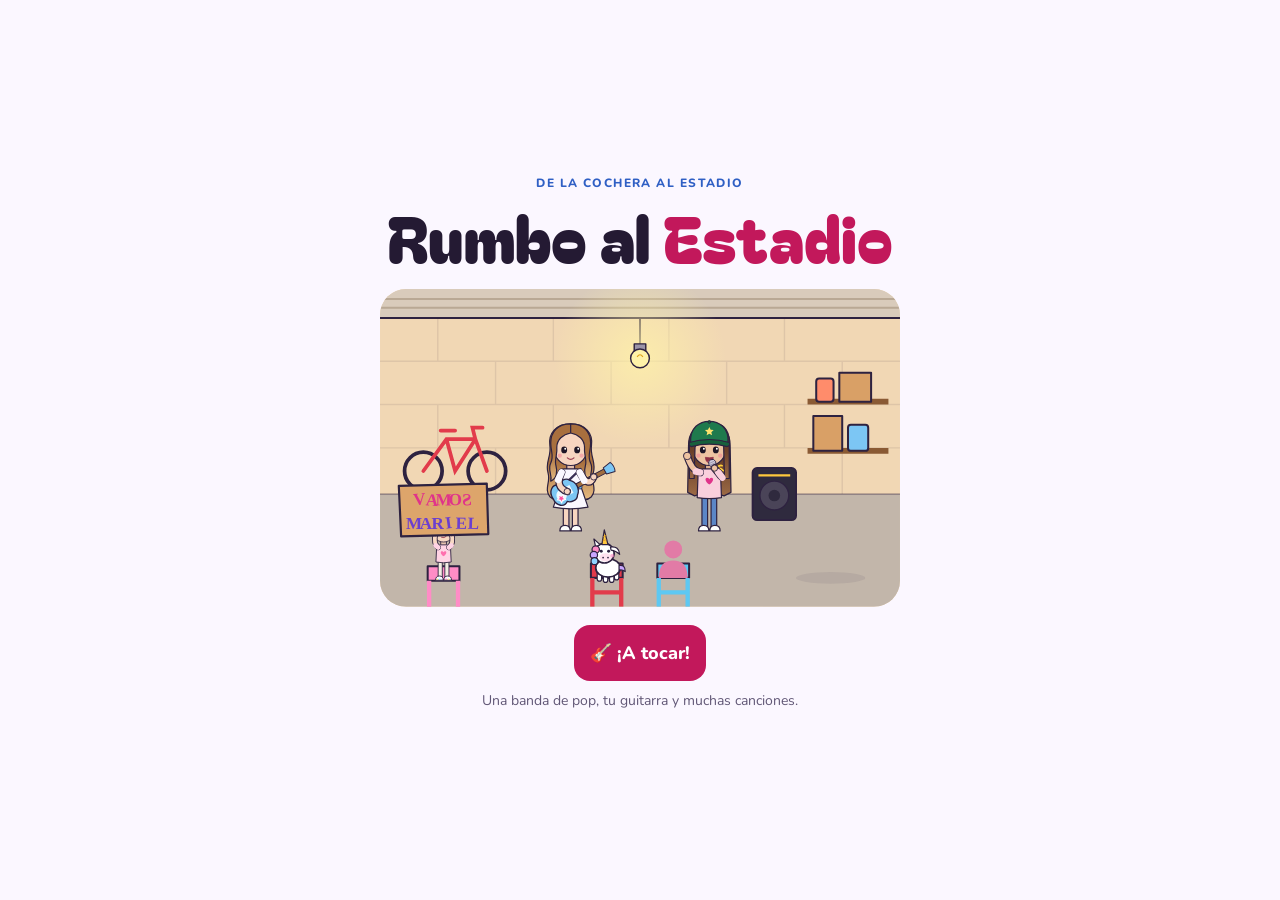
==== commit 972c9353: "Hoja de estilos para las pantallas de la semana Co-Authored-By: Claude Opus 5.5 <noreply@anthropic.c" ====
--- a/index.html
+++ b/index.html
@@ -25,6 +25,7 @@
   <link rel="stylesheet" href="css/show.css">
   <link rel="stylesheet" href="css/export.css">
   <link rel="stylesheet" href="css/album.css">
+  <link rel="stylesheet" href="css/week.css">
 </head>
 <body>
   <div id="app"></div>
--- a/css/screens.css
+++ b/css/screens.css
@@ -14,6 +14,10 @@
 .home-stage .home-me { width: 110px; line-height: 0; }
 .home-stage .home-me svg { width: 100%; height: auto; }
 .home-stage .home-ic { font-size: 54px; align-self: center; }
+.home-stage { position: relative; padding-top: 40px; }
+.home-stage .home-place { position: absolute; top: 10px; left: 12px; padding: 3px 12px; border-radius: 999px; background: var(--paper);
+  border: 1px solid var(--line); font-weight: 800; font-size: 14px; line-height: 1.5; white-space: nowrap; display: inline-flex; gap: 6px; }
+@media (max-width: 380px) { .home-stage .home-me { width: 92px; } }
 .big-ic { font-size: 46px; line-height: 1; }
 .lead { font-size: 18px; font-weight: 700; }
 .big-num { font-family: var(--display); font-weight: 400; font-size: 34px; color: var(--pop); line-height: 1.1; }
--- a/css/week.css
+++ b/css/week.css
@@ -0,0 +1 @@
+/* Semana: plan, carta, preparar el show y cierre. */
